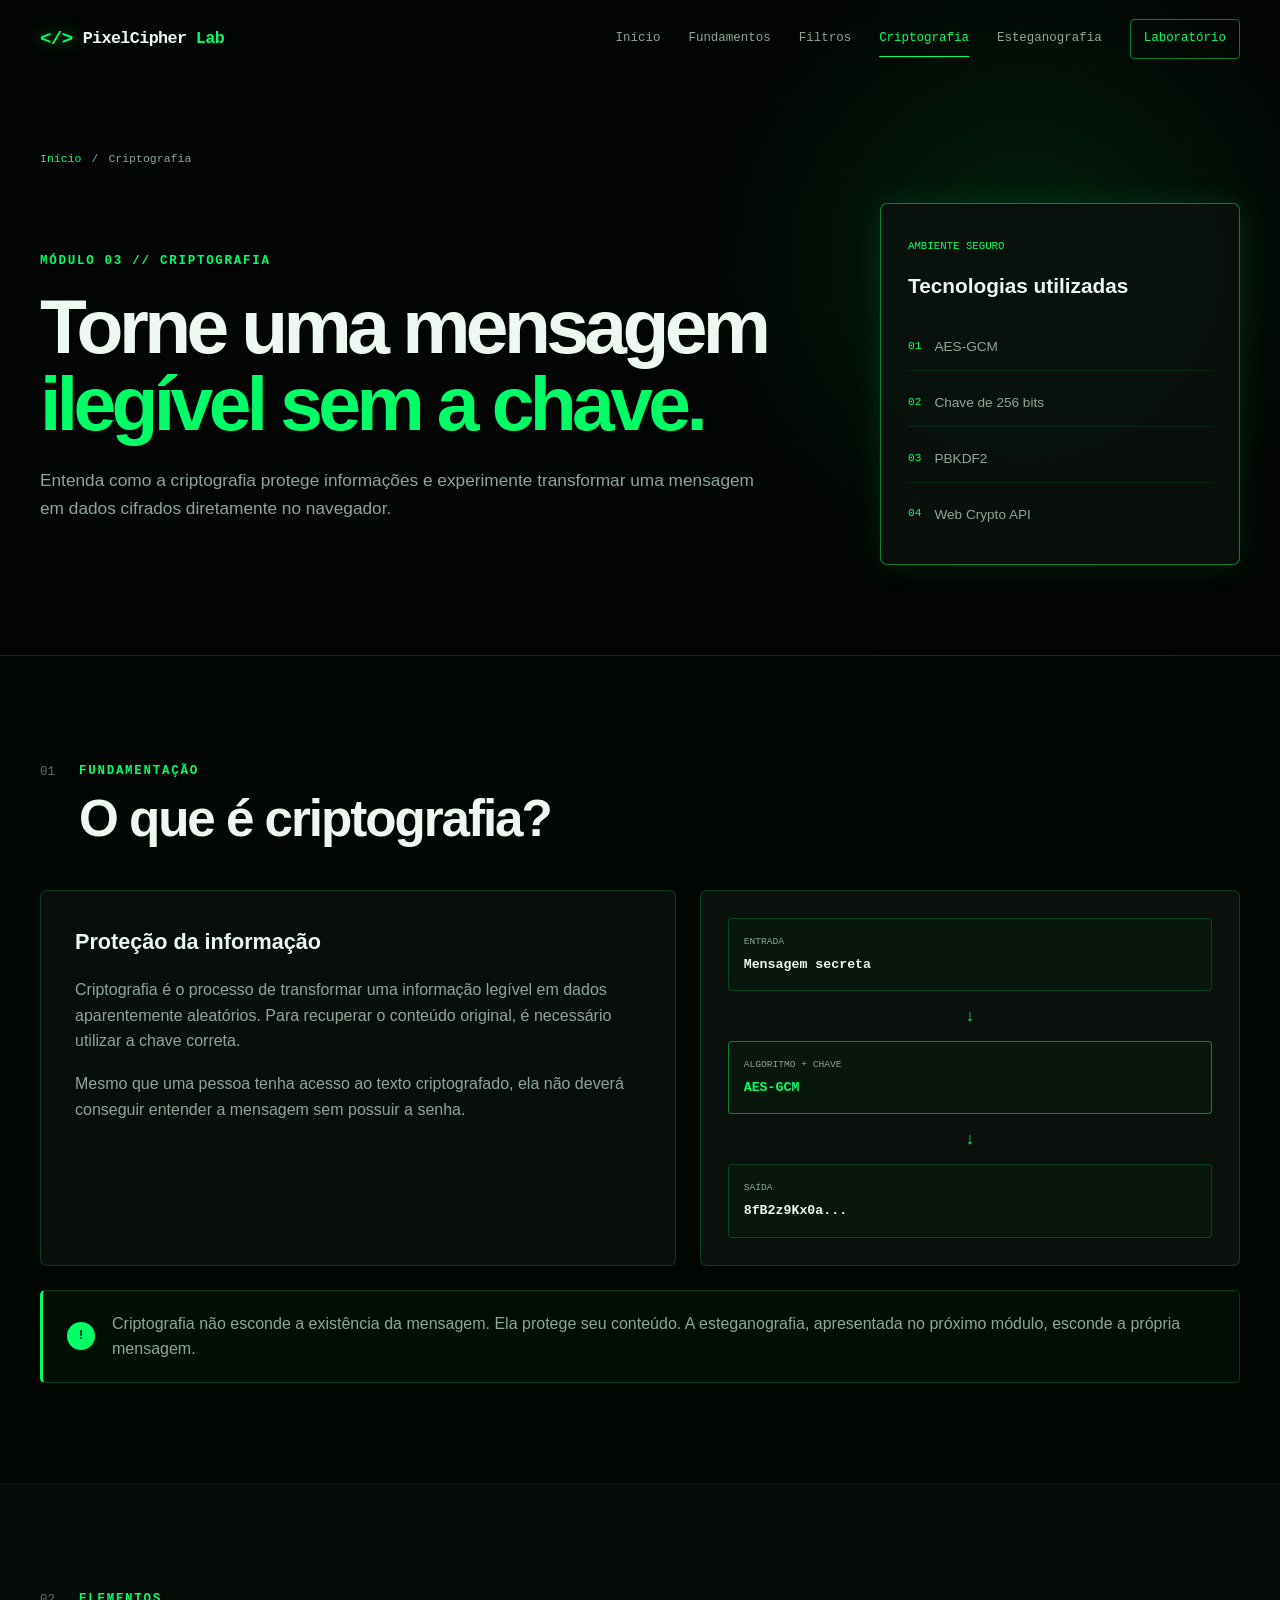
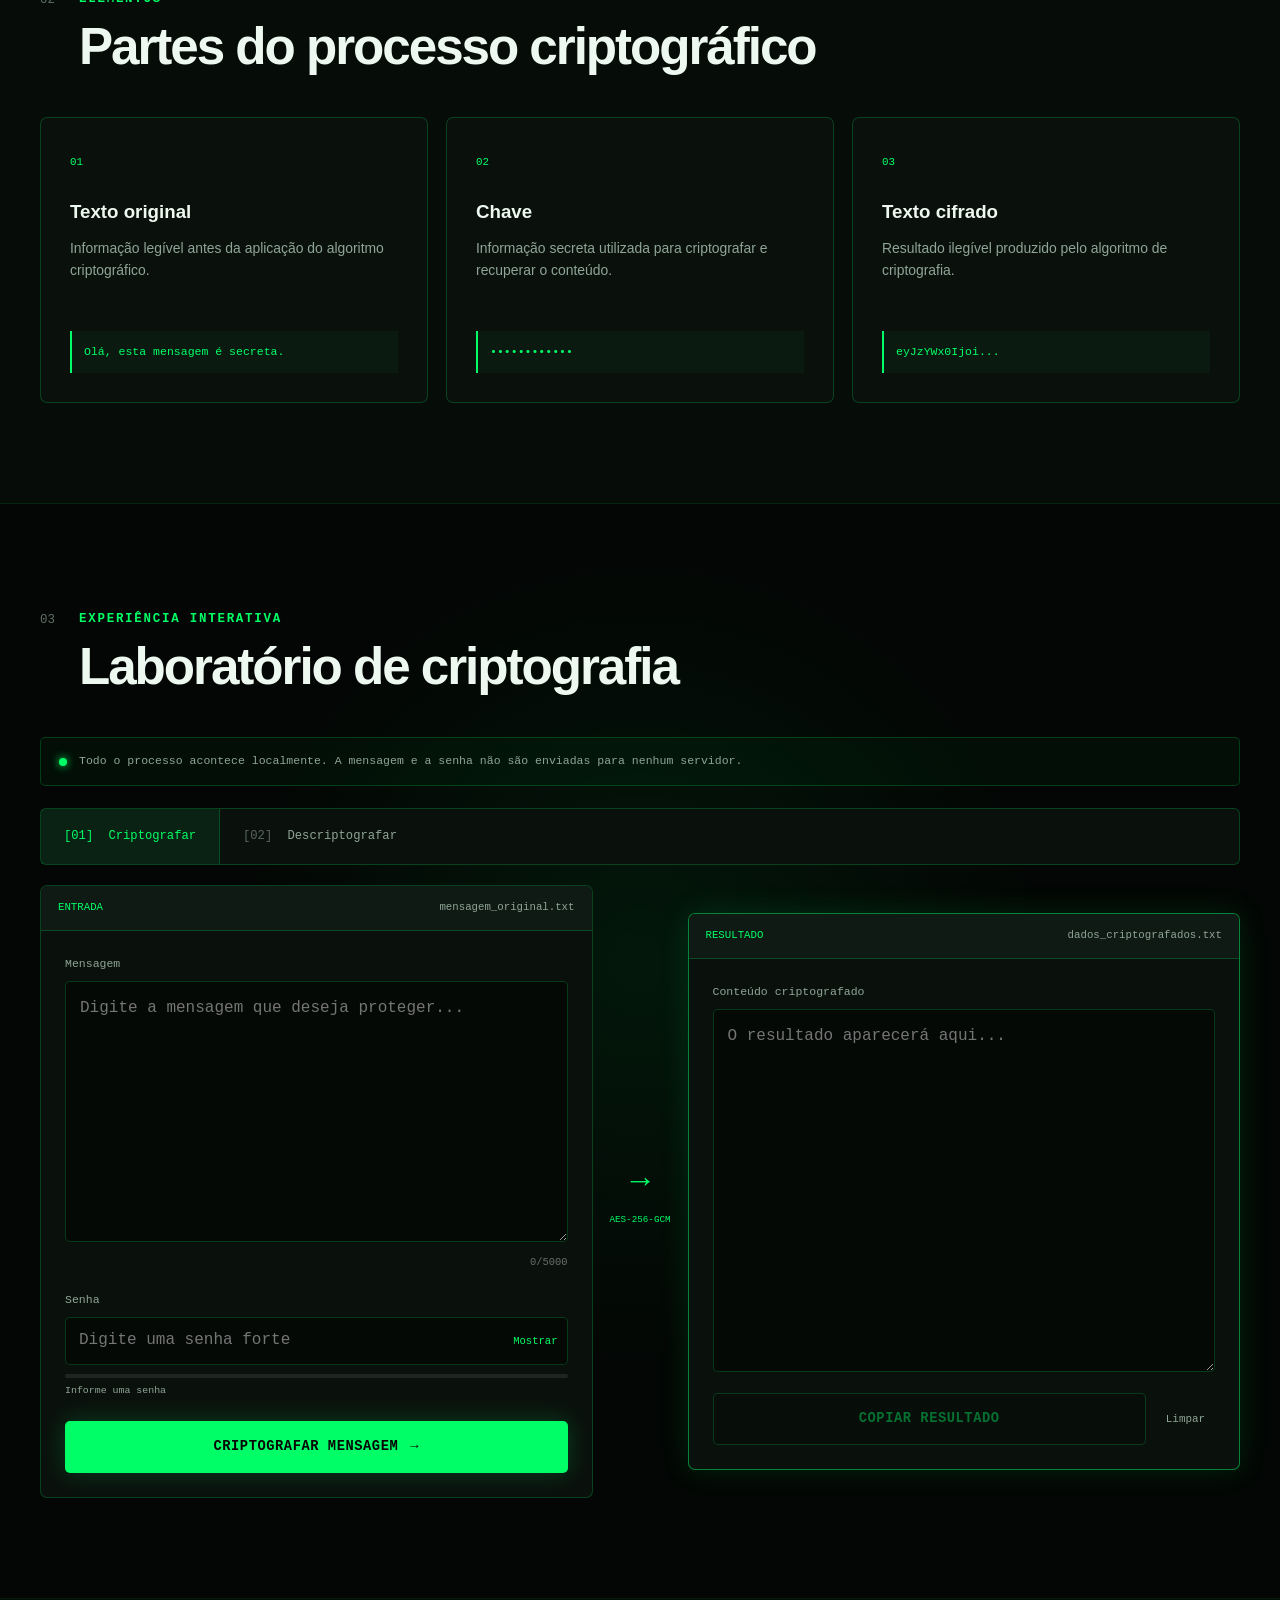
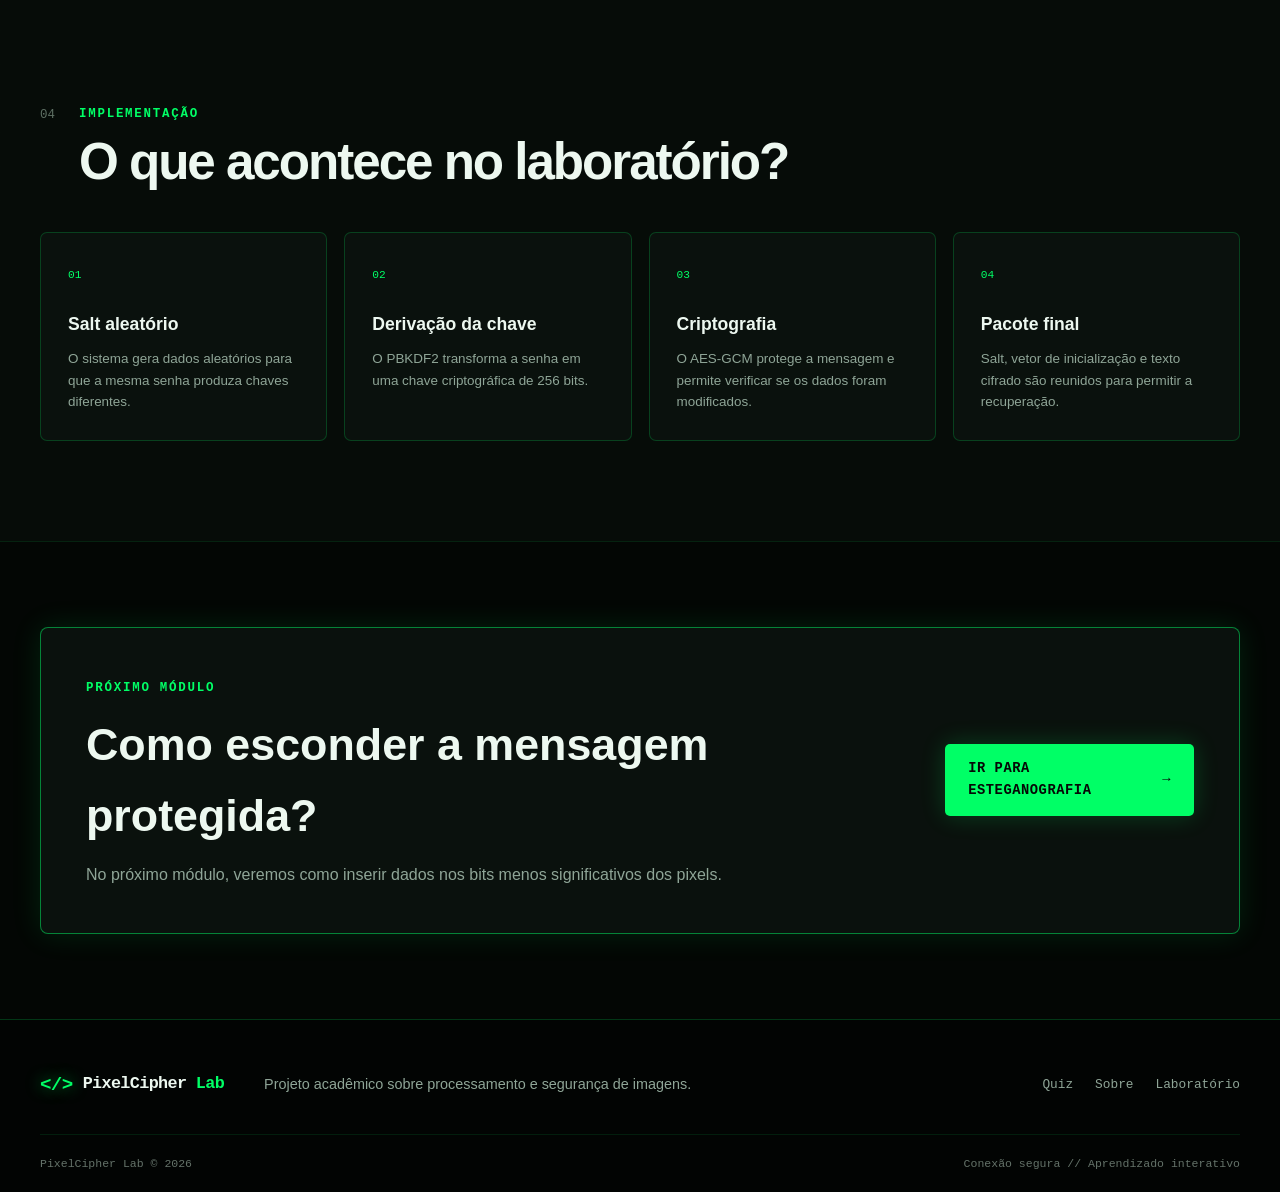
==== pages/criptografia.html @ 2c853924 "adiciona a pagina criptografia" ====
<!DOCTYPE html>
<html lang="pt-BR">
<head>
    <meta charset="UTF-8">

    <meta
        name="viewport"
        content="width=device-width, initial-scale=1.0"
    >

    <meta
        name="description"
        content="Aprenda criptografia e proteja mensagens diretamente no navegador com o PixelCipher Lab."
    >

    <title>Criptografia | PixelCipher Lab</title>

    <link
        rel="icon"
        type="image/png"
        href="../assets/icons/favicon.png"
    >

    <link rel="stylesheet" href="../css/global.css">
    <link rel="stylesheet" href="../css/conteudo.css">
    <link rel="stylesheet" href="../css/criptografia.css">

    <script src="../js/main.js" defer></script>
    <script src="../js/criptografia.js" defer></script>
</head>

<body>
    <header class="header scrolled">
        <div class="container header-content">
            <a href="../index.html" class="logo">
                <span class="logo-symbol">&lt;/&gt;</span>

                <span class="logo-text">
                    PixelCipher
                    <strong>Lab</strong>
                </span>
            </a>

            <button
                class="menu-button"
                id="menu-button"
                type="button"
                aria-label="Abrir menu"
                aria-expanded="false"
                aria-controls="navigation"
            >
                <span></span>
                <span></span>
                <span></span>
            </button>

            <nav class="navigation" id="navigation">
                <a href="../index.html" class="nav-link">Início</a>

                <a href="fundamentos.html" class="nav-link">
                    Fundamentos
                </a>

                <a href="filtros.html" class="nav-link">
                    Filtros
                </a>

                <a href="criptografia.html" class="nav-link active">
                    Criptografia
                </a>

                <a href="esteganografia.html" class="nav-link">
                    Esteganografia
                </a>

                <a href="laboratorio.html" class="nav-link nav-highlight">
                    Laboratório
                </a>
            </nav>
        </div>
    </header>

    <main>
        <!-- Apresentação -->
        <section class="content-hero crypto-hero">
            <div class="container">
                <div class="breadcrumb">
                    <a href="../index.html">Início</a>
                    <span>/</span>
                    <span>Criptografia</span>
                </div>

                <div class="content-hero-grid">
                    <div>
                        <span class="section-code">
                            MÓDULO 03 // CRIPTOGRAFIA
                        </span>

                        <h1>
                            Torne uma mensagem
                            <span>ilegível sem a chave.</span>
                        </h1>

                        <p>
                            Entenda como a criptografia protege informações e
                            experimente transformar uma mensagem em dados
                            cifrados diretamente no navegador.
                        </p>
                    </div>

                    <aside class="module-summary">
                        <span class="summary-status">
                            AMBIENTE SEGURO
                        </span>

                        <h2>Tecnologias utilizadas</h2>

                        <ul>
                            <li>
                                <span>01</span>
                                AES-GCM
                            </li>

                            <li>
                                <span>02</span>
                                Chave de 256 bits
                            </li>

                            <li>
                                <span>03</span>
                                PBKDF2
                            </li>

                            <li>
                                <span>04</span>
                                Web Crypto API
                            </li>
                        </ul>
                    </aside>
                </div>
            </div>
        </section>

        <!-- Fundamentação -->
        <section class="content-section">
            <div class="container">
                <div class="chapter-heading">
                    <span class="chapter-number">01</span>

                    <div>
                        <span class="section-code">FUNDAMENTAÇÃO</span>
                        <h2>O que é criptografia?</h2>
                    </div>
                </div>

                <div class="text-grid">
                    <article class="text-card">
                        <h3>Proteção da informação</h3>

                        <p>
                            Criptografia é o processo de transformar uma
                            informação legível em dados aparentemente
                            aleatórios. Para recuperar o conteúdo original,
                            é necessário utilizar a chave correta.
                        </p>

                        <p>
                            Mesmo que uma pessoa tenha acesso ao texto
                            criptografado, ela não deverá conseguir entender
                            a mensagem sem possuir a senha.
                        </p>
                    </article>

                    <article class="crypto-flow-card">
                        <div class="flow-item">
                            <span>ENTRADA</span>
                            <strong>Mensagem secreta</strong>
                        </div>

                        <span class="flow-arrow">↓</span>

                        <div class="flow-item highlighted">
                            <span>ALGORITMO + CHAVE</span>
                            <strong>AES-GCM</strong>
                        </div>

                        <span class="flow-arrow">↓</span>

                        <div class="flow-item">
                            <span>SAÍDA</span>
                            <strong>8fB2z9Kx0a...</strong>
                        </div>
                    </article>
                </div>

                <div class="information-box">
                    <span class="information-icon">!</span>

                    <p>
                        Criptografia não esconde a existência da mensagem.
                        Ela protege seu conteúdo. A esteganografia, apresentada
                        no próximo módulo, esconde a própria mensagem.
                    </p>
                </div>
            </div>
        </section>

        <!-- Conceitos -->
        <section class="content-section alternate-section">
            <div class="container">
                <div class="chapter-heading">
                    <span class="chapter-number">02</span>

                    <div>
                        <span class="section-code">ELEMENTOS</span>
                        <h2>Partes do processo criptográfico</h2>
                    </div>
                </div>

                <div class="concept-grid">
                    <article class="concept-card">
                        <span class="concept-number">01</span>
                        <h3>Texto original</h3>

                        <p>
                            Informação legível antes da aplicação do
                            algoritmo criptográfico.
                        </p>

                        <code>Olá, esta mensagem é secreta.</code>
                    </article>

                    <article class="concept-card">
                        <span class="concept-number">02</span>
                        <h3>Chave</h3>

                        <p>
                            Informação secreta utilizada para criptografar e
                            recuperar o conteúdo.
                        </p>

                        <code>••••••••••••</code>
                    </article>

                    <article class="concept-card">
                        <span class="concept-number">03</span>
                        <h3>Texto cifrado</h3>

                        <p>
                            Resultado ilegível produzido pelo algoritmo de
                            criptografia.
                        </p>

                        <code>eyJzYWx0Ijoi...</code>
                    </article>
                </div>
            </div>
        </section>

        <!-- Laboratório -->
        <section class="content-section crypto-laboratory-section">
            <div class="container">
                <div class="chapter-heading">
                    <span class="chapter-number">03</span>

                    <div>
                        <span class="section-code">
                            EXPERIÊNCIA INTERATIVA
                        </span>

                        <h2>Laboratório de criptografia</h2>
                    </div>
                </div>

                <div class="privacy-notice">
                    <span class="privacy-status"></span>

                    <p>
                        Todo o processo acontece localmente. A mensagem e a
                        senha não são enviadas para nenhum servidor.
                    </p>
                </div>

                <div class="crypto-tabs">
                    <button
                        type="button"
                        class="crypto-tab active"
                        data-tab="encrypt"
                    >
                        <span>[01]</span>
                        Criptografar
                    </button>

                    <button
                        type="button"
                        class="crypto-tab"
                        data-tab="decrypt"
                    >
                        <span>[02]</span>
                        Descriptografar
                    </button>
                </div>

                <!-- Criptografar -->
                <section class="crypto-tool" id="encrypt-panel">
                    <div class="tool-column">
                        <div class="tool-header">
                            <span>ENTRADA</span>
                            <span>mensagem_original.txt</span>
                        </div>

                        <div class="tool-body">
                            <label for="encrypt-message">
                                Mensagem
                            </label>

                            <textarea
                                id="encrypt-message"
                                rows="9"
                                maxlength="5000"
                                placeholder="Digite a mensagem que deseja proteger..."
                            ></textarea>

                            <div class="character-counter">
                                <span id="encrypt-counter">0</span>/5000
                            </div>

                            <label for="encrypt-password">
                                Senha
                            </label>

                            <div class="password-field">
                                <input
                                    type="password"
                                    id="encrypt-password"
                                    autocomplete="new-password"
                                    placeholder="Digite uma senha forte"
                                >

                                <button
                                    type="button"
                                    class="show-password"
                                    data-target="encrypt-password"
                                >
                                    Mostrar
                                </button>
                            </div>

                            <div class="password-strength">
                                <div class="strength-bar">
                                    <span id="strength-progress"></span>
                                </div>

                                <span id="strength-text">
                                    Informe uma senha
                                </span>
                            </div>

                            <button
                                type="button"
                                class="button button-primary main-tool-button"
                                id="encrypt-button"
                            >
                                Criptografar mensagem
                                <span>→</span>
                            </button>
                        </div>
                    </div>

                    <div class="tool-operation">
                        <span class="operation-icon">→</span>
                        <small>AES-256-GCM</small>
                    </div>

                    <div class="tool-column output-column">
                        <div class="tool-header">
                            <span>RESULTADO</span>
                            <span>dados_criptografados.txt</span>
                        </div>

                        <div class="tool-body">
                            <label for="encrypted-output">
                                Conteúdo criptografado
                            </label>

                            <textarea
                                id="encrypted-output"
                                rows="13"
                                readonly
                                placeholder="O resultado aparecerá aqui..."
                            ></textarea>

                            <div class="output-actions">
                                <button
                                    type="button"
                                    class="button button-secondary"
                                    id="copy-encrypted-button"
                                    disabled
                                >
                                    Copiar resultado
                                </button>

                                <button
                                    type="button"
                                    class="clear-button"
                                    id="clear-encrypt-button"
                                >
                                    Limpar
                                </button>
                            </div>
                        </div>
                    </div>
                </section>

                <!-- Descriptografar -->
                <section
                    class="crypto-tool hidden"
                    id="decrypt-panel"
                >
                    <div class="tool-column">
                        <div class="tool-header">
                            <span>ENTRADA</span>
                            <span>dados_criptografados.txt</span>
                        </div>

                        <div class="tool-body">
                            <label for="decrypt-message">
                                Conteúdo criptografado
                            </label>

                            <textarea
                                id="decrypt-message"
                                rows="9"
                                placeholder="Cole aqui o conteúdo criptografado..."
                            ></textarea>

                            <label for="decrypt-password">
                                Senha
                            </label>

                            <div class="password-field">
                                <input
                                    type="password"
                                    id="decrypt-password"
                                    autocomplete="current-password"
                                    placeholder="Digite a senha utilizada"
                                >

                                <button
                                    type="button"
                                    class="show-password"
                                    data-target="decrypt-password"
                                >
                                    Mostrar
                                </button>
                            </div>

                            <button
                                type="button"
                                class="button button-primary main-tool-button"
                                id="decrypt-button"
                            >
                                Descriptografar
                                <span>→</span>
                            </button>
                        </div>
                    </div>

                    <div class="tool-operation">
                        <span class="operation-icon">→</span>
                        <small>CHAVE CORRETA</small>
                    </div>

                    <div class="tool-column output-column">
                        <div class="tool-header">
                            <span>RESULTADO</span>
                            <span>mensagem_recuperada.txt</span>
                        </div>

                        <div class="tool-body">
                            <label for="decrypted-output">
                                Mensagem recuperada
                            </label>

                            <textarea
                                id="decrypted-output"
                                rows="13"
                                readonly
                                placeholder="A mensagem aparecerá aqui..."
                            ></textarea>

                            <div class="output-actions">
                                <button
                                    type="button"
                                    class="button button-secondary"
                                    id="copy-decrypted-button"
                                    disabled
                                >
                                    Copiar mensagem
                                </button>

                                <button
                                    type="button"
                                    class="clear-button"
                                    id="clear-decrypt-button"
                                >
                                    Limpar
                                </button>
                            </div>
                        </div>
                    </div>
                </section>

                <div
                    class="crypto-status hidden"
                    id="crypto-status"
                    role="status"
                ></div>
            </div>
        </section>

        <!-- AES -->
        <section class="content-section alternate-section">
            <div class="container">
                <div class="chapter-heading">
                    <span class="chapter-number">04</span>

                    <div>
                        <span class="section-code">
                            IMPLEMENTAÇÃO
                        </span>

                        <h2>O que acontece no laboratório?</h2>
                    </div>
                </div>

                <div class="implementation-grid">
                    <article>
                        <span>01</span>
                        <h3>Salt aleatório</h3>

                        <p>
                            O sistema gera dados aleatórios para que a mesma
                            senha produza chaves diferentes.
                        </p>
                    </article>

                    <article>
                        <span>02</span>
                        <h3>Derivação da chave</h3>

                        <p>
                            O PBKDF2 transforma a senha em uma chave
                            criptográfica de 256 bits.
                        </p>
                    </article>

                    <article>
                        <span>03</span>
                        <h3>Criptografia</h3>

                        <p>
                            O AES-GCM protege a mensagem e permite verificar
                            se os dados foram modificados.
                        </p>
                    </article>

                    <article>
                        <span>04</span>
                        <h3>Pacote final</h3>

                        <p>
                            Salt, vetor de inicialização e texto cifrado são
                            reunidos para permitir a recuperação.
                        </p>
                    </article>
                </div>
            </div>
        </section>

        <!-- Próximo módulo -->
        <section class="next-module-section">
            <div class="container next-module-card">
                <div>
                    <span class="section-code">PRÓXIMO MÓDULO</span>

                    <h2>Como esconder a mensagem protegida?</h2>

                    <p>
                        No próximo módulo, veremos como inserir dados nos bits
                        menos significativos dos pixels.
                    </p>
                </div>

                <a href="esteganografia.html" class="button button-primary">
                    Ir para esteganografia
                    <span>→</span>
                </a>
            </div>
        </section>
    </main>

    <footer class="footer">
        <div class="container footer-content">
            <a href="../index.html" class="logo footer-logo">
                <span class="logo-symbol">&lt;/&gt;</span>

                <span class="logo-text">
                    PixelCipher
                    <strong>Lab</strong>
                </span>
            </a>

            <p>
                Projeto acadêmico sobre processamento e segurança de imagens.
            </p>

            <nav class="footer-navigation">
                <a href="quiz.html">Quiz</a>
                <a href="sobre.html">Sobre</a>
                <a href="laboratorio.html">Laboratório</a>
            </nav>
        </div>

        <div class="container footer-bottom">
            <span>
                PixelCipher Lab ©
                <span id="current-year"></span>
            </span>

            <span>
                Conexão segura // Aprendizado interativo
            </span>
        </div>
    </footer>
</body>
</html>
---- css/global.css ----
/* ================================
   PIXELCIPHER LAB — ESTILOS GLOBAIS
================================ */

:root {
    --background: #030604;
    --background-soft: #060b08;
    --surface: #0a110d;
    --surface-light: #101a14;

    --primary: #00ff66;
    --primary-light: #75ffad;
    --primary-dark: #00b849;

    --text: #edf8f0;
    --text-muted: #8fa597;
    --text-dark: #050806;

    --border: rgba(0, 255, 102, 0.2);
    --border-strong: rgba(0, 255, 102, 0.48);

    --danger: #ff4057;
    --warning: #ffc94a;

    --shadow-green: 0 0 30px rgba(0, 255, 102, 0.12);
    --container: 1200px;

    --font-text:
        Inter, Arial, Helvetica, sans-serif;

    --font-code:
        "Cascadia Code", "Fira Code", Consolas, monospace;
}

* {
    margin: 0;
    padding: 0;
    box-sizing: border-box;
}

html {
    scroll-behavior: smooth;
}

body {
    min-height: 100vh;
    overflow-x: hidden;
    color: var(--text);
    background: var(--background);
    font-family: var(--font-text);
    line-height: 1.6;
}

body.menu-open {
    overflow: hidden;
}

a {
    color: inherit;
    text-decoration: none;
}

button,
input,
textarea,
select {
    font: inherit;
}

button,
a {
    -webkit-tap-highlight-color: transparent;
}

img,
canvas {
    max-width: 100%;
}

ul {
    list-style: none;
}

::selection {
    color: var(--text-dark);
    background: var(--primary);
}

.container {
    width: min(100% - 40px, var(--container));
    margin-inline: auto;
}

.section {
    position: relative;
    padding: 110px 0;
}

.section-heading {
    max-width: 720px;
    margin-bottom: 50px;
}

.section-heading h2,
.comparison-text h2,
.final-card h2 {
    margin: 14px 0 18px;
    font-size: clamp(2rem, 4vw, 3.4rem);
    line-height: 1.12;
    letter-spacing: -0.04em;
}

.section-heading p,
.comparison-text p,
.final-card p {
    color: var(--text-muted);
    font-size: 1.05rem;
}

.section-code {
    color: var(--primary);
    font-family: var(--font-code);
    font-size: 0.78rem;
    font-weight: 700;
    letter-spacing: 0.14em;
}

.button {
    min-height: 52px;
    padding: 13px 22px;
    display: inline-flex;
    align-items: center;
    justify-content: center;
    gap: 12px;
    border: 1px solid transparent;
    border-radius: 5px;
    font-family: var(--font-code);
    font-size: 0.86rem;
    font-weight: 700;
    letter-spacing: 0.04em;
    text-transform: uppercase;
    transition:
        transform 180ms ease,
        background 180ms ease,
        border-color 180ms ease,
        box-shadow 180ms ease;
}

.button:hover {
    transform: translateY(-2px);
}

.button-primary {
    color: var(--text-dark);
    background: var(--primary);
    box-shadow: 0 0 24px rgba(0, 255, 102, 0.2);
}

.button-primary:hover {
    background: var(--primary-light);
    box-shadow: 0 0 35px rgba(0, 255, 102, 0.35);
}

.button-secondary {
    color: var(--primary);
    border-color: var(--border-strong);
    background: rgba(3, 6, 4, 0.72);
}

.button-secondary:hover {
    border-color: var(--primary);
    background: rgba(0, 255, 102, 0.08);
}

/* Cabeçalho */

.header {
    position: fixed;
    z-index: 100;
    top: 0;
    left: 0;
    width: 100%;
    border-bottom: 1px solid transparent;
    transition:
        background 200ms ease,
        border-color 200ms ease,
        backdrop-filter 200ms ease;
}

.header.scrolled {
    border-color: var(--border);
    background: rgba(3, 6, 4, 0.88);
    backdrop-filter: blur(18px);
}

.header-content {
    min-height: 78px;
    display: flex;
    align-items: center;
    justify-content: space-between;
}

.logo {
    display: inline-flex;
    align-items: center;
    gap: 10px;
    font-family: var(--font-code);
    font-weight: 700;
    letter-spacing: -0.04em;
}

.logo-symbol {
    color: var(--primary);
    font-size: 1.2rem;
    text-shadow: 0 0 15px rgba(0, 255, 102, 0.65);
}

.logo-text {
    font-size: 1.05rem;
}

.logo-text strong {
    color: var(--primary);
}

.navigation {
    display: flex;
    align-items: center;
    gap: 28px;
}

.nav-link {
    position: relative;
    color: var(--text-muted);
    font-family: var(--font-code);
    font-size: 0.78rem;
    transition: color 180ms ease;
}

.nav-link::after {
    content: "";
    position: absolute;
    right: 0;
    bottom: -8px;
    left: 0;
    height: 1px;
    background: var(--primary);
    transform: scaleX(0);
    transition: transform 180ms ease;
}

.nav-link:hover,
.nav-link.active {
    color: var(--primary);
}

.nav-link:hover::after,
.nav-link.active::after {
    transform: scaleX(1);
}

.nav-highlight {
    padding: 9px 13px;
    color: var(--primary);
    border: 1px solid var(--border-strong);
    border-radius: 4px;
}

.nav-highlight::after {
    display: none;
}

.nav-highlight:hover {
    background: rgba(0, 255, 102, 0.08);
}

.menu-button {
    width: 44px;
    height: 44px;
    padding: 10px;
    display: none;
    flex-direction: column;
    justify-content: center;
    gap: 5px;
    border: 1px solid var(--border);
    border-radius: 4px;
    background: var(--surface);
    cursor: pointer;
}

.menu-button span {
    width: 100%;
    height: 2px;
    background: var(--primary);
    transition:
        transform 180ms ease,
        opacity 180ms ease;
}

/* Rodapé */

.footer {
    position: relative;
    border-top: 1px solid var(--border);
    background: #020403;
}

.footer-content {
    padding: 50px 0 34px;
    display: grid;
    grid-template-columns: auto 1fr auto;
    align-items: center;
    gap: 40px;
}

.footer-content p {
    color: var(--text-muted);
    font-size: 0.9rem;
}

.footer-navigation {
    display: flex;
    gap: 22px;
}

.footer-navigation a {
    color: var(--text-muted);
    font-family: var(--font-code);
    font-size: 0.8rem;
    transition: color 180ms ease;
}

.footer-navigation a:hover {
    color: var(--primary);
}

.footer-bottom {
    padding: 20px 0;
    display: flex;
    justify-content: space-between;
    gap: 20px;
    color: #647269;
    border-top: 1px solid rgba(0, 255, 102, 0.1);
    font-family: var(--font-code);
    font-size: 0.72rem;
}

/* Responsividade global */

@media (max-width: 960px) {
    .navigation {
        position: fixed;
        top: 78px;
        right: 0;
        bottom: 0;
        width: min(82%, 360px);
        padding: 35px;
        flex-direction: column;
        align-items: stretch;
        gap: 8px;
        border-left: 1px solid var(--border);
        background: rgba(3, 6, 4, 0.98);
        transform: translateX(105%);
        transition: transform 220ms ease;
    }

    .navigation.open {
        transform: translateX(0);
    }

    .nav-link {
        padding: 14px;
        border-bottom: 1px solid rgba(0, 255, 102, 0.1);
    }

    .nav-link::after {
        display: none;
    }

    .nav-highlight {
        margin-top: 12px;
        text-align: center;
        border: 1px solid var(--border-strong);
    }

    .menu-button {
        display: flex;
    }

    .menu-button.active span:nth-child(1) {
        transform: translateY(7px) rotate(45deg);
    }

    .menu-button.active span:nth-child(2) {
        opacity: 0;
    }

    .menu-button.active span:nth-child(3) {
        transform: translateY(-7px) rotate(-45deg);
    }

    .footer-content {
        grid-template-columns: 1fr;
        gap: 22px;
    }
}

@media (max-width: 640px) {
    .container {
        width: min(100% - 28px, var(--container));
    }

    .section {
        padding: 80px 0;
    }

    .footer-navigation {
        flex-wrap: wrap;
    }

    .footer-bottom {
        flex-direction: column;
    }
}

@media (prefers-reduced-motion: reduce) {
    html {
        scroll-behavior: auto;
    }

    *,
    *::before,
    *::after {
        animation-duration: 0.01ms !important;
        animation-iteration-count: 1 !important;
        transition-duration: 0.01ms !important;
    }
}
---- css/conteudo.css ----
/* ==================================
   PÁGINAS DE CONTEÚDO EDUCACIONAL
================================== */

body {
    background:
        linear-gradient(
            rgba(0, 255, 102, 0.025) 1px,
            transparent 1px
        ),
        linear-gradient(
            90deg,
            rgba(0, 255, 102, 0.025) 1px,
            transparent 1px
        ),
        var(--background);

    background-size: 34px 34px;
}

.logo-image {
    width: 42px;
    height: 42px;
    border-radius: 6px;
    object-fit: cover;
    filter: drop-shadow(0 0 8px rgba(0, 255, 102, 0.35));
}

.content-hero {
    padding: 150px 0 90px;
    border-bottom: 1px solid var(--border);
    background:
        radial-gradient(
            circle at 78% 40%,
            rgba(0, 255, 102, 0.1),
            transparent 27%
        ),
        rgba(3, 6, 4, 0.88);
}

.breadcrumb {
    margin-bottom: 35px;
    display: flex;
    gap: 10px;
    color: var(--text-muted);
    font-family: var(--font-code);
    font-size: 0.72rem;
}

.breadcrumb a {
    color: var(--primary);
}

.content-hero-grid {
    display: grid;
    grid-template-columns: 1fr 360px;
    gap: 70px;
    align-items: center;
}

.content-hero h1 {
    max-width: 820px;
    margin: 16px 0 25px;
    font-size: clamp(2.8rem, 6vw, 5.5rem);
    line-height: 1;
    letter-spacing: -0.06em;
}

.content-hero h1 span {
    display: block;
    color: var(--primary);
}

.content-hero p {
    max-width: 720px;
    color: var(--text-muted);
    font-size: 1.08rem;
}

.module-summary {
    padding: 27px;
    border: 1px solid var(--border-strong);
    border-radius: 7px;
    background: rgba(10, 17, 13, 0.94);
    box-shadow: var(--shadow-green);
}

.summary-status {
    color: var(--primary);
    font-family: var(--font-code);
    font-size: 0.67rem;
}

.module-summary h2 {
    margin: 12px 0 22px;
    font-size: 1.3rem;
}

.module-summary ul {
    display: grid;
    gap: 9px;
}

.module-summary li {
    padding: 12px 0;
    display: flex;
    align-items: center;
    gap: 13px;
    color: var(--text-muted);
    border-bottom: 1px solid rgba(0, 255, 102, 0.1);
    font-size: 0.85rem;
}

.module-summary li:last-child {
    border-bottom: 0;
}

.module-summary li span {
    color: var(--primary);
    font-family: var(--font-code);
    font-size: 0.7rem;
}

/* Seções */

.content-section {
    padding: 100px 0;
    border-bottom: 1px solid rgba(0, 255, 102, 0.09);
    background: rgba(3, 6, 4, 0.9);
}

.alternate-section {
    background: rgba(7, 13, 9, 0.96);
}

.chapter-heading {
    margin-bottom: 42px;
    display: flex;
    align-items: flex-start;
    gap: 24px;
}

.chapter-number {
    padding-top: 7px;
    color: #5e7064;
    font-family: var(--font-code);
    font-size: 0.78rem;
}

.chapter-heading h2 {
    margin-top: 8px;
    font-size: clamp(2rem, 4vw, 3.3rem);
    line-height: 1.12;
    letter-spacing: -0.04em;
}

.chapter-introduction {
    max-width: 790px;
    margin: -18px 0 42px 44px;
    color: var(--text-muted);
    font-size: 1rem;
}

.text-grid {
    display: grid;
    grid-template-columns: 1fr 0.85fr;
    gap: 24px;
}

.text-card,
.terminal-explanation,
.resolution-example,
.resolution-description,
.rgb-card,
.comparison-card,
.format-card {
    border: 1px solid var(--border);
    border-radius: 7px;
    background: rgba(10, 17, 13, 0.88);
}

.text-card {
    padding: 34px;
}

.text-card h3 {
    margin-bottom: 18px;
    font-size: 1.35rem;
}

.text-card p {
    color: var(--text-muted);
}

.text-card p + p {
    margin-top: 17px;
}

.mini-terminal-header,
.panel-header {
    min-height: 43px;
    padding: 0 17px;
    display: flex;
    align-items: center;
    justify-content: space-between;
    color: var(--text-muted);
    border-bottom: 1px solid var(--border);
    background: var(--surface-light);
    font-family: var(--font-code);
    font-size: 0.7rem;
}

.mini-terminal-body {
    padding: 28px;
    font-family: var(--font-code);
    font-size: 0.82rem;
    line-height: 2;
}

.mini-terminal-body span,
.terminal-success {
    color: var(--primary);
}

.information-box {
    margin-top: 24px;
    padding: 20px 24px;
    display: flex;
    align-items: center;
    gap: 17px;
    color: var(--text-muted);
    border: 1px solid var(--border);
    border-left: 3px solid var(--primary);
    border-radius: 5px;
    background: rgba(0, 255, 102, 0.035);
}

.information-icon {
    width: 28px;
    height: 28px;
    flex: 0 0 28px;
    display: grid;
    place-items: center;
    color: var(--background);
    border-radius: 50%;
    background: var(--primary);
    font-family: var(--font-code);
    font-size: 0.75rem;
    font-weight: 800;
}

.information-box strong {
    color: var(--primary);
}

/* Resolução */

.resolution-layout {
    display: grid;
    grid-template-columns: 1.15fr 0.85fr;
    gap: 24px;
}

.resolution-example,
.resolution-description {
    padding: 34px;
}

.pixel-grid-demo {
    max-width: 330px;
    margin: 0 auto 35px;
    display: grid;
    grid-template-columns: repeat(3, 1fr);
    gap: 5px;
}

.pixel-grid-demo span {
    aspect-ratio: 1;
    border: 1px solid var(--border-strong);
    background: rgba(0, 255, 102, 0.08);
}

.pixel-grid-demo span:nth-child(2),
.pixel-grid-demo span:nth-child(4),
.pixel-grid-demo span:nth-child(9) {
    background: rgba(0, 255, 102, 0.7);
    box-shadow: 0 0 18px rgba(0, 255, 102, 0.2);
}

.resolution-formula {
    display: flex;
    flex-wrap: wrap;
    justify-content: center;
    gap: 13px;
    color: var(--text);
    font-family: var(--font-code);
}

.resolution-formula strong {
    color: var(--primary);
}

.formula-result {
    color: var(--primary);
}

.resolution-description {
    display: flex;
    flex-direction: column;
    justify-content: center;
    gap: 17px;
}

.resolution-description p {
    color: var(--text-muted);
}

.resolution-description strong {
    color: var(--primary);
}

/* RGB */

.rgb-grid {
    display: grid;
    grid-template-columns: repeat(3, 1fr);
    gap: 18px;
}

.rgb-card {
    padding: 30px;
    transition:
        transform 180ms ease,
        border-color 180ms ease;
}

.rgb-card:hover {
    transform: translateY(-5px);
}

.rgb-letter {
    display: block;
    font-family: var(--font-code);
    font-size: 3rem;
    font-weight: 800;
}

.rgb-card h3 {
    margin-top: 18px;
}

.rgb-card p {
    color: var(--text-muted);
}

.rgb-card code {
    display: inline-block;
    margin-top: 17px;
    font-family: var(--font-code);
    font-size: 0.75rem;
}

.red-channel {
    border-color: rgba(255, 70, 70, 0.35);
}

.red-channel .rgb-letter,
.red-channel code {
    color: #ff4646;
}

.green-channel {
    border-color: var(--border-strong);
}

.green-channel .rgb-letter,
.green-channel code {
    color: var(--primary);
}

.blue-channel {
    border-color: rgba(60, 130, 255, 0.4);
}

.blue-channel .rgb-letter,
.blue-channel code {
    color: #3c82ff;
}

.color-examples {
    margin-top: 25px;
    display: grid;
    grid-template-columns: repeat(3, 1fr);
    gap: 15px;
}

.color-examples > div {
    padding: 18px;
    display: grid;
    grid-template-columns: 42px 1fr;
    align-items: center;
    column-gap: 14px;
    border: 1px solid var(--border);
    border-radius: 5px;
    background: rgba(10, 17, 13, 0.75);
}

.color-sample {
    width: 42px;
    height: 42px;
    grid-row: span 2;
    border: 1px solid rgba(255, 255, 255, 0.18);
    border-radius: 4px;
}

.black-sample {
    background: #000;
}

.white-sample {
    background: #fff;
}

.green-sample {
    background: #00ff66;
}

.color-examples code {
    font-family: var(--font-code);
    font-size: 0.72rem;
}

.color-examples p {
    color: var(--text-muted);
    font-size: 0.76rem;
}

/* Laboratório de pixels */

.interactive-section {
    background:
        radial-gradient(
            circle at 50% 40%,
            rgba(0, 255, 102, 0.07),
            transparent 45%
        ),
        rgba(3, 6, 4, 0.97);
}

.pixel-laboratory {
    display: grid;
    grid-template-columns: minmax(0, 1.35fr) minmax(290px, 0.65fr);
    gap: 20px;
}

.canvas-panel,
.pixel-information-panel {
    overflow: hidden;
    border: 1px solid var(--border-strong);
    border-radius: 7px;
    background: var(--surface);
    box-shadow: var(--shadow-green);
}

.canvas-container {
    position: relative;
    width: fit-content;
    max-width: calc(100% - 40px);
    margin: 28px auto 15px;
    overflow: hidden;
    border: 1px solid var(--border);
    border-radius: 5px;
}

#pixel-canvas {
    width: 100%;
    display: block;
    cursor: crosshair;
    image-rendering: pixelated;
}

.pixel-cursor {
    position: absolute;
    width: 12px;
    height: 12px;
    display: none;
    pointer-events: none;
    border: 2px solid white;
    box-shadow:
        0 0 0 1px black,
        0 0 10px rgba(0, 255, 102, 0.8);
    transform: translate(-50%, -50%);
}

.canvas-instruction {
    padding: 0 20px 22px;
    color: var(--text-muted);
    font-family: var(--font-code);
    font-size: 0.7rem;
    text-align: center;
}

.live-indicator {
    color: var(--primary);
}

.live-indicator::before {
    content: "";
    width: 6px;
    height: 6px;
    margin-right: 6px;
    display: inline-block;
    border-radius: 50%;
    background: var(--primary);
    box-shadow: 0 0 8px var(--primary);
}

.selected-color {
    padding: 25px;
    display: flex;
    align-items: center;
    gap: 17px;
    border-bottom: 1px solid var(--border);
}

#selected-color-preview {
    width: 58px;
    height: 58px;
    flex: 0 0 58px;
    border: 1px solid rgba(255, 255, 255, 0.2);
    border-radius: 5px;
    background: #000;
}

.selected-color small {
    display: block;
    color: var(--text-muted);
    font-family: var(--font-code);
    font-size: 0.62rem;
}

.selected-color strong {
    color: var(--primary);
    font-family: var(--font-code);
    font-size: 1.1rem;
}

.pixel-data {
    padding: 18px 25px;
}

.pixel-data div {
    padding: 9px 0;
    display: flex;
    justify-content: space-between;
    border-bottom: 1px solid rgba(0, 255, 102, 0.08);
}

.pixel-data dt {
    color: var(--text-muted);
    font-size: 0.8rem;
}

.pixel-data dd {
    font-family: var(--font-code);
    font-size: 0.8rem;
}

.red-data dd {
    color: #ff5252;
}

.green-data dd {
    color: var(--primary);
}

.blue-data dd {
    color: #4b8cff;
}

.binary-data {
    padding: 20px 25px 25px;
    display: grid;
    gap: 7px;
}

.binary-data span {
    margin-bottom: 4px;
    color: var(--text-muted);
    font-size: 0.72rem;
}

.binary-data code {
    color: var(--primary);
    font-family: var(--font-code);
    font-size: 0.78rem;
}

/* Binário */

.binary-explanation-grid {
    display: grid;
    grid-template-columns: 0.8fr 1.2fr;
    gap: 24px;
}

.bit-comparison {
    padding: 35px;
    display: grid;
    grid-template-columns: 1fr auto 1fr;
    align-items: center;
    gap: 22px;
    border: 1px solid var(--border-strong);
    border-radius: 7px;
    background: var(--surface);
}

.bit-comparison > div {
    text-align: center;
}

.bit-comparison > div > span {
    display: block;
    margin-bottom: 15px;
    color: var(--text-muted);
    font-family: var(--font-code);
    font-size: 0.65rem;
}

.bit-comparison strong {
    display: block;
    font-family: var(--font-code);
    font-size: clamp(1.1rem, 2.5vw, 1.7rem);
}

.bit-comparison strong span {
    color: var(--primary);
    text-shadow: 0 0 12px var(--primary);
}

.bit-comparison small {
    color: var(--primary);
    font-family: var(--font-code);
}

.change-arrow {
    color: var(--primary);
    font-size: 1.8rem;
}

/* Formatos */

.format-grid {
    display: grid;
    grid-template-columns: repeat(2, 1fr);
    gap: 22px;
}

.format-card {
    position: relative;
    padding: 35px;
}

.format-card.recommended {
    border-color: var(--border-strong);
    box-shadow: var(--shadow-green);
}

.format-status {
    color: var(--primary);
    font-family: var(--font-code);
    font-size: 0.64rem;
}

.format-status.warning {
    color: var(--warning);
}

.format-card h3 {
    margin: 18px 0 12px;
    font-family: var(--font-code);
    font-size: 2.2rem;
}

.format-card p {
    color: var(--text-muted);
}

.format-card ul {
    margin-top: 24px;
    display: grid;
    gap: 10px;
}

.format-card li {
    color: #b0c0b5;
    font-size: 0.85rem;
}

.format-card li::before {
    content: "+";
    margin-right: 9px;
    color: var(--primary);
}

/* Próximo módulo */

.next-module-section {
    padding: 85px 0;
    background: var(--background);
}

.next-module-card {
    padding: 45px;
    display: flex;
    align-items: center;
    justify-content: space-between;
    gap: 40px;
    border: 1px solid var(--border-strong);
    border-radius: 8px;
    background: var(--surface);
    box-shadow: var(--shadow-green);
}

.next-module-card h2 {
    margin: 10px 0;
    font-size: clamp(1.8rem, 4vw, 2.8rem);
}

.next-module-card p {
    max-width: 680px;
    color: var(--text-muted);
}

/* Responsividade */

@media (max-width: 950px) {
    .content-hero-grid,
    .resolution-layout,
    .pixel-laboratory,
    .binary-explanation-grid {
        grid-template-columns: 1fr;
    }

    .content-hero-grid {
        gap: 40px;
    }

    .module-summary {
        max-width: 600px;
    }
}

@media (max-width: 720px) {
    .content-hero {
        padding: 125px 0 70px;
    }

    .content-section {
        padding: 75px 0;
    }

    .text-grid,
    .rgb-grid,
    .color-examples,
    .format-grid {
        grid-template-columns: 1fr;
    }

    .chapter-introduction {
        margin-left: 0;
    }

    .bit-comparison {
        padding: 28px 18px;
        grid-template-columns: 1fr;
    }

    .change-arrow {
        transform: rotate(90deg);
    }

    .next-module-card {
        padding: 30px 23px;
        flex-direction: column;
        align-items: flex-start;
    }

    .next-module-card .button {
        width: 100%;
    }
}
---- css/criptografia.css ----
/* ==========================
   MÓDULO DE CRIPTOGRAFIA
========================== */

.hidden {
    display: none !important;
}

.crypto-hero {
    background:
        radial-gradient(
            circle at 80% 40%,
            rgba(0, 255, 102, 0.11),
            transparent 29%
        ),
        rgba(3, 6, 4, 0.92);
}

/* Fluxo */

.crypto-flow-card {
    padding: 27px;
    display: grid;
    gap: 12px;
    border: 1px solid var(--border);
    border-radius: 7px;
    background: var(--surface);
}

.flow-item {
    padding: 15px;
    border: 1px solid var(--border);
    border-radius: 4px;
    background: rgba(0, 255, 102, 0.025);
}

.flow-item span {
    display: block;
    color: var(--text-muted);
    font-family: var(--font-code);
    font-size: 0.6rem;
}

.flow-item strong {
    display: block;
    margin-top: 5px;
    overflow-wrap: anywhere;
    font-family: var(--font-code);
    font-size: 0.83rem;
}

.flow-item.highlighted {
    border-color: var(--border-strong);
}

.flow-item.highlighted strong,
.flow-arrow {
    color: var(--primary);
}

.flow-arrow {
    text-align: center;
}

/* Conceitos */

.concept-grid {
    display: grid;
    grid-template-columns: repeat(3, 1fr);
    gap: 18px;
}

.concept-card {
    padding: 29px;
    border: 1px solid var(--border);
    border-radius: 7px;
    background: var(--surface);
}

.concept-number {
    color: var(--primary);
    font-family: var(--font-code);
    font-size: 0.68rem;
}

.concept-card h3 {
    margin: 24px 0 10px;
}

.concept-card p {
    min-height: 76px;
    color: var(--text-muted);
    font-size: 0.87rem;
}

.concept-card code {
    margin-top: 18px;
    padding: 12px;
    display: block;
    overflow-wrap: anywhere;
    color: var(--primary);
    border-left: 2px solid var(--primary);
    background: rgba(0, 255, 102, 0.04);
    font-family: var(--font-code);
    font-size: 0.72rem;
}

/* Laboratório */

.crypto-laboratory-section {
    background:
        radial-gradient(
            circle at 50% 42%,
            rgba(0, 255, 102, 0.07),
            transparent 45%
        ),
        var(--background);
}

.privacy-notice {
    margin-bottom: 22px;
    padding: 14px 18px;
    display: flex;
    align-items: center;
    gap: 12px;
    color: var(--text-muted);
    border: 1px solid var(--border);
    border-radius: 5px;
    background: rgba(0, 255, 102, 0.035);
    font-family: var(--font-code);
    font-size: 0.72rem;
}

.privacy-status {
    width: 8px;
    height: 8px;
    flex: 0 0 8px;
    border-radius: 50%;
    background: var(--primary);
    box-shadow: 0 0 9px var(--primary);
}

.crypto-tabs {
    margin-bottom: 20px;
    display: flex;
    border: 1px solid var(--border);
    border-radius: 6px;
    background: var(--surface);
}

.crypto-tab {
    min-height: 55px;
    padding: 12px 23px;
    color: var(--text-muted);
    border: 0;
    border-right: 1px solid var(--border);
    background: transparent;
    font-family: var(--font-code);
    font-size: 0.76rem;
    cursor: pointer;
}

.crypto-tab:last-child {
    border-right: 0;
}

.crypto-tab span {
    margin-right: 8px;
    color: #59675e;
}

.crypto-tab.active {
    color: var(--primary);
    background: rgba(0, 255, 102, 0.07);
}

.crypto-tab.active span {
    color: var(--primary);
}

.crypto-tool {
    display: grid;
    grid-template-columns: minmax(0, 1fr) 95px minmax(0, 1fr);
    align-items: center;
}

.tool-column {
    overflow: hidden;
    border: 1px solid var(--border);
    border-radius: 7px;
    background: var(--surface);
}

.output-column {
    border-color: var(--border-strong);
    box-shadow: var(--shadow-green);
}

.tool-header {
    min-height: 45px;
    padding: 0 17px;
    display: flex;
    align-items: center;
    justify-content: space-between;
    color: var(--primary);
    border-bottom: 1px solid var(--border);
    background: var(--surface-light);
    font-family: var(--font-code);
    font-size: 0.67rem;
}

.tool-header span:last-child {
    color: var(--text-muted);
}

.tool-body {
    padding: 24px;
}

.tool-body label {
    margin-bottom: 8px;
    display: block;
    color: var(--text-muted);
    font-family: var(--font-code);
    font-size: 0.72rem;
}

.tool-body textarea,
.tool-body input {
    width: 100%;
    color: var(--text);
    border: 1px solid var(--border);
    border-radius: 5px;
    outline: none;
    background: #050906;
    font-family: var(--font-code);
    transition:
        border-color 160ms ease,
        box-shadow 160ms ease;
}

.tool-body textarea {
    padding: 14px;
    resize: vertical;
    line-height: 1.6;
}

.tool-body input {
    min-height: 48px;
    padding: 0 95px 0 13px;
}

.tool-body textarea:focus,
.tool-body input:focus {
    border-color: var(--primary);
    box-shadow: 0 0 0 3px rgba(0, 255, 102, 0.07);
}

.tool-body textarea[readonly] {
    color: var(--primary);
}

.character-counter {
    margin: 5px 0 20px;
    color: #647168;
    font-family: var(--font-code);
    font-size: 0.65rem;
    text-align: right;
}

.password-field {
    position: relative;
}

.show-password {
    position: absolute;
    top: 50%;
    right: 10px;
    color: var(--primary);
    border: 0;
    background: transparent;
    font-family: var(--font-code);
    font-size: 0.66rem;
    transform: translateY(-50%);
    cursor: pointer;
}

.password-strength {
    margin-top: 9px;
}

.strength-bar {
    height: 4px;
    overflow: hidden;
    border-radius: 5px;
    background: #1d2720;
}

.strength-bar span {
    width: 0;
    height: 100%;
    display: block;
    background: var(--danger);
    transition:
        width 180ms ease,
        background 180ms ease;
}

#strength-text {
    margin-top: 5px;
    display: block;
    color: var(--text-muted);
    font-family: var(--font-code);
    font-size: 0.62rem;
}

.main-tool-button {
    width: 100%;
    margin-top: 22px;
}

.tool-operation {
    display: grid;
    place-items: center;
    gap: 7px;
    color: var(--primary);
    text-align: center;
}

.operation-icon {
    font-size: 2rem;
}

.tool-operation small {
    font-family: var(--font-code);
    font-size: 0.58rem;
}

.output-actions {
    margin-top: 14px;
    display: flex;
    align-items: center;
    gap: 10px;
}

.output-actions .button {
    flex: 1;
}

.button:disabled {
    opacity: 0.4;
    pointer-events: none;
}

.clear-button {
    padding: 10px;
    color: var(--text-muted);
    border: 0;
    background: transparent;
    font-family: var(--font-code);
    font-size: 0.68rem;
    cursor: pointer;
}

.clear-button:hover {
    color: var(--primary);
}

.crypto-status {
    margin-top: 18px;
    padding: 15px 18px;
    border: 1px solid var(--border);
    border-left: 3px solid var(--primary);
    border-radius: 5px;
    background: rgba(0, 255, 102, 0.04);
    font-family: var(--font-code);
    font-size: 0.74rem;
}

.crypto-status.error {
    color: #ff8593;
    border-color: rgba(255, 64, 87, 0.35);
    border-left-color: var(--danger);
    background: rgba(255, 64, 87, 0.07);
}

/* Implementação */

.implementation-grid {
    display: grid;
    grid-template-columns: repeat(4, 1fr);
    gap: 17px;
}

.implementation-grid article {
    padding: 27px;
    border: 1px solid var(--border);
    border-radius: 7px;
    background: var(--surface);
}

.implementation-grid article > span {
    color: var(--primary);
    font-family: var(--font-code);
    font-size: 0.7rem;
}

.implementation-grid h3 {
    margin: 24px 0 10px;
    font-size: 1.1rem;
}

.implementation-grid p {
    color: var(--text-muted);
    font-size: 0.84rem;
}

/* Responsividade */

@media (max-width: 950px) {
    .crypto-tool {
        grid-template-columns: 1fr;
        gap: 15px;
    }

    .tool-operation {
        grid-template-columns: auto auto;
        justify-content: center;
    }

    .operation-icon {
        transform: rotate(90deg);
    }

    .implementation-grid {
        grid-template-columns: repeat(2, 1fr);
    }
}

@media (max-width: 720px) {
    .concept-grid,
    .implementation-grid {
        grid-template-columns: 1fr;
    }

    .crypto-tabs {
        display: grid;
        grid-template-columns: 1fr 1fr;
    }

    .crypto-tab {
        padding: 10px;
    }

    .tool-header {
        align-items: flex-start;
        flex-direction: column;
        justify-content: center;
        gap: 2px;
    }

    .tool-body {
        padding: 18px;
    }

    .output-actions {
        align-items: stretch;
        flex-direction: column;
    }

    .output-actions .button,
    .clear-button {
        width: 100%;
    }
}
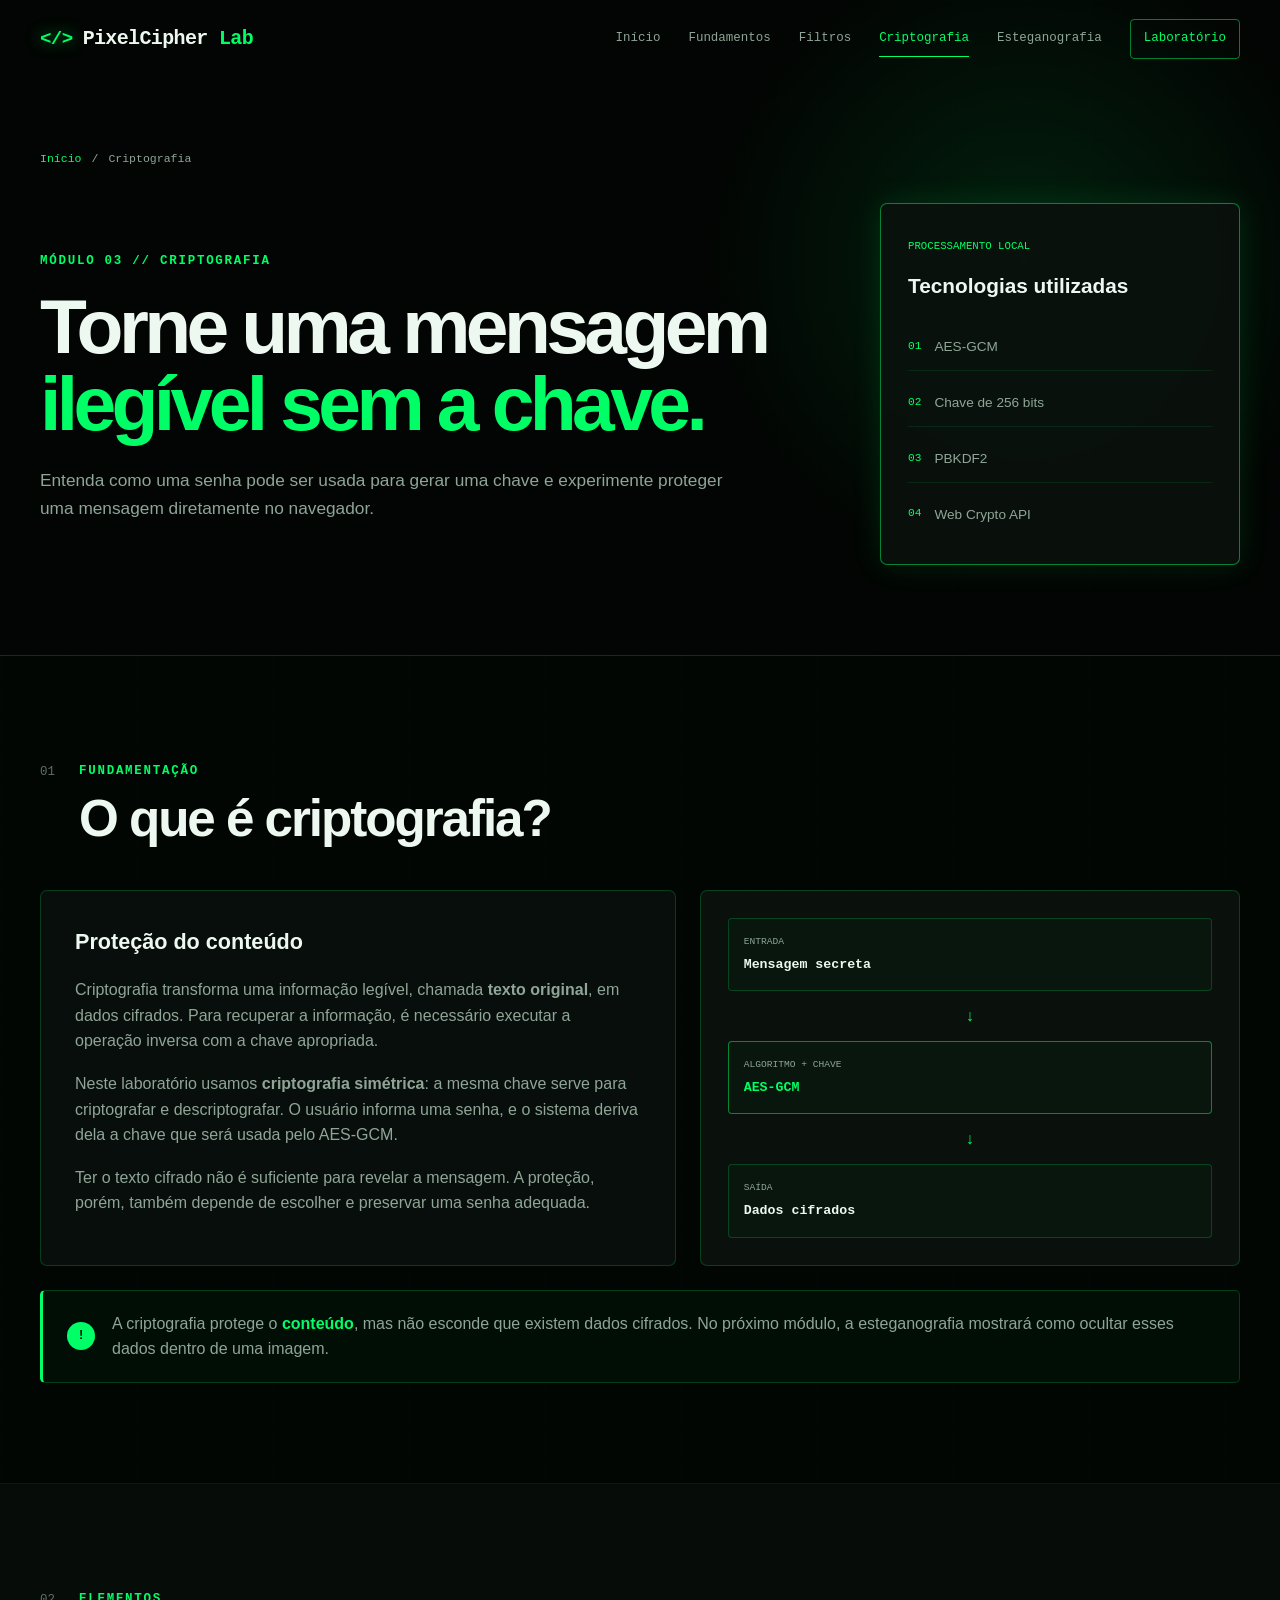
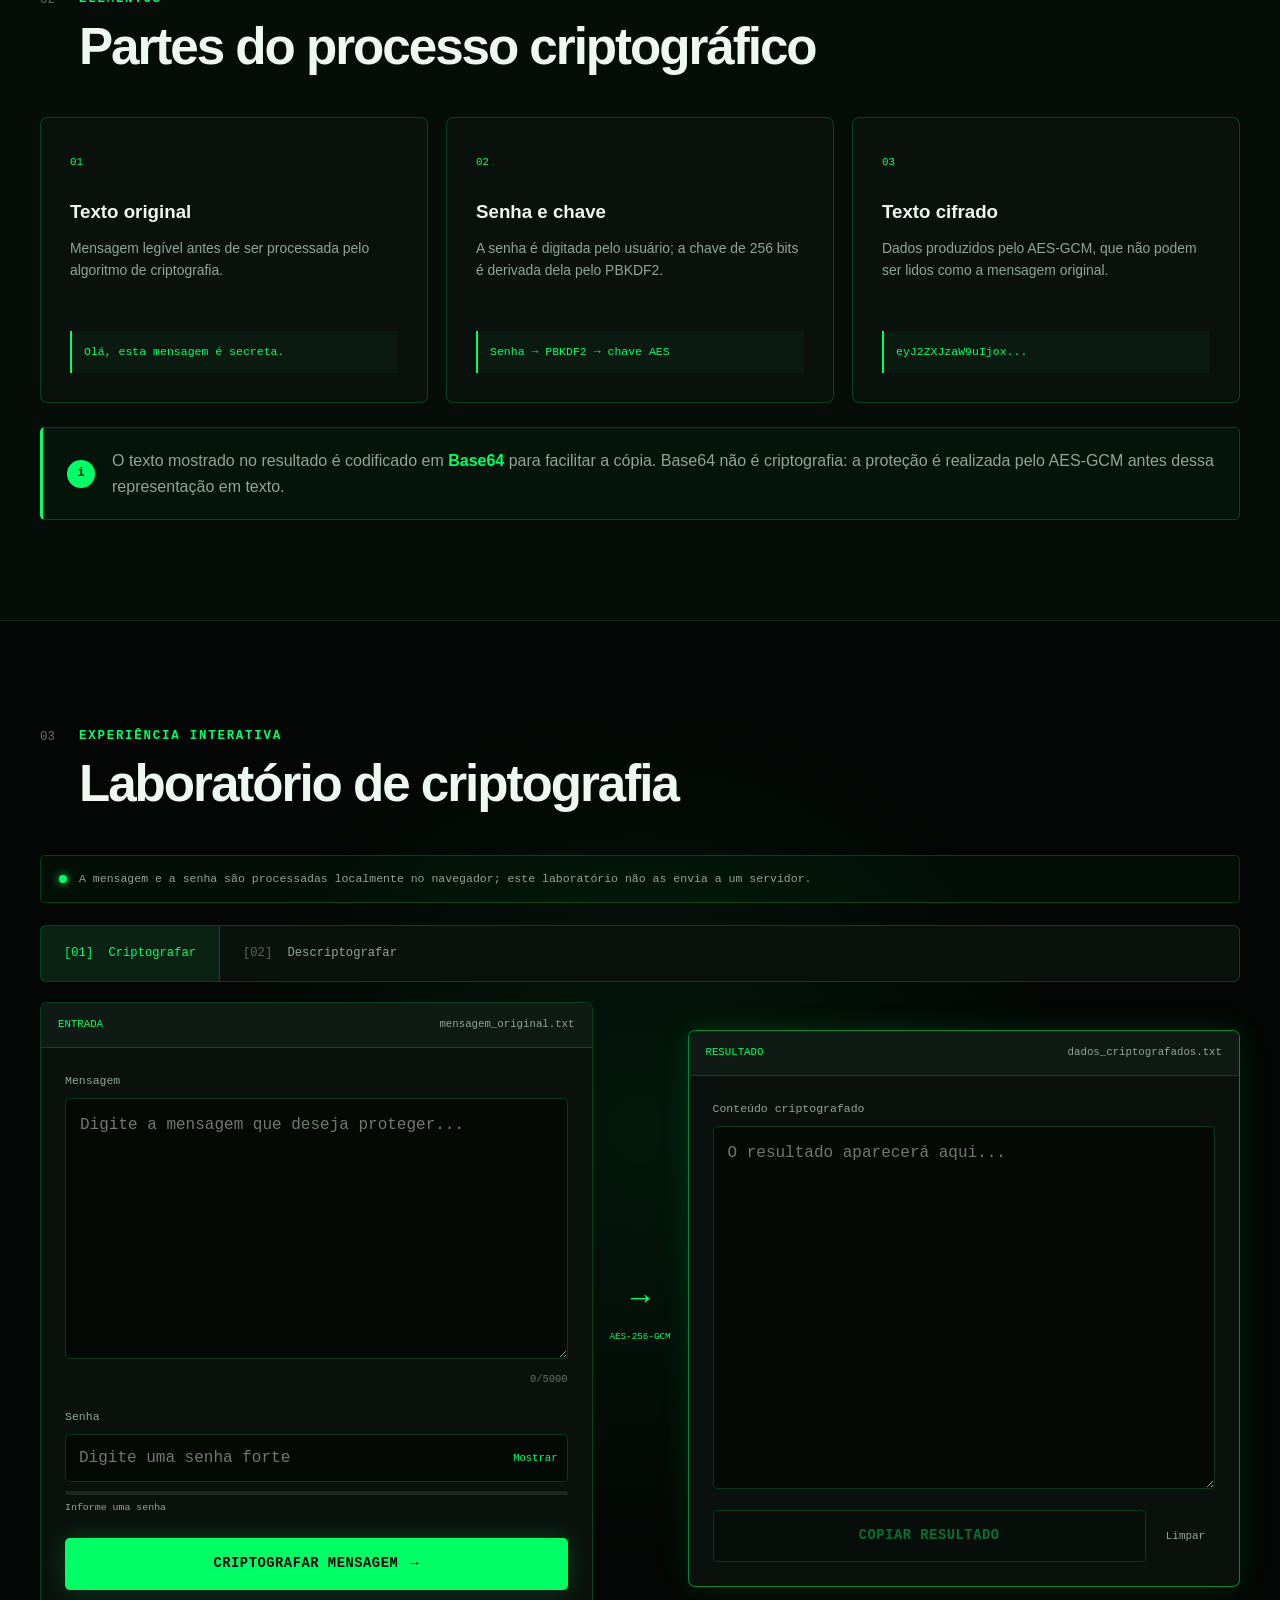
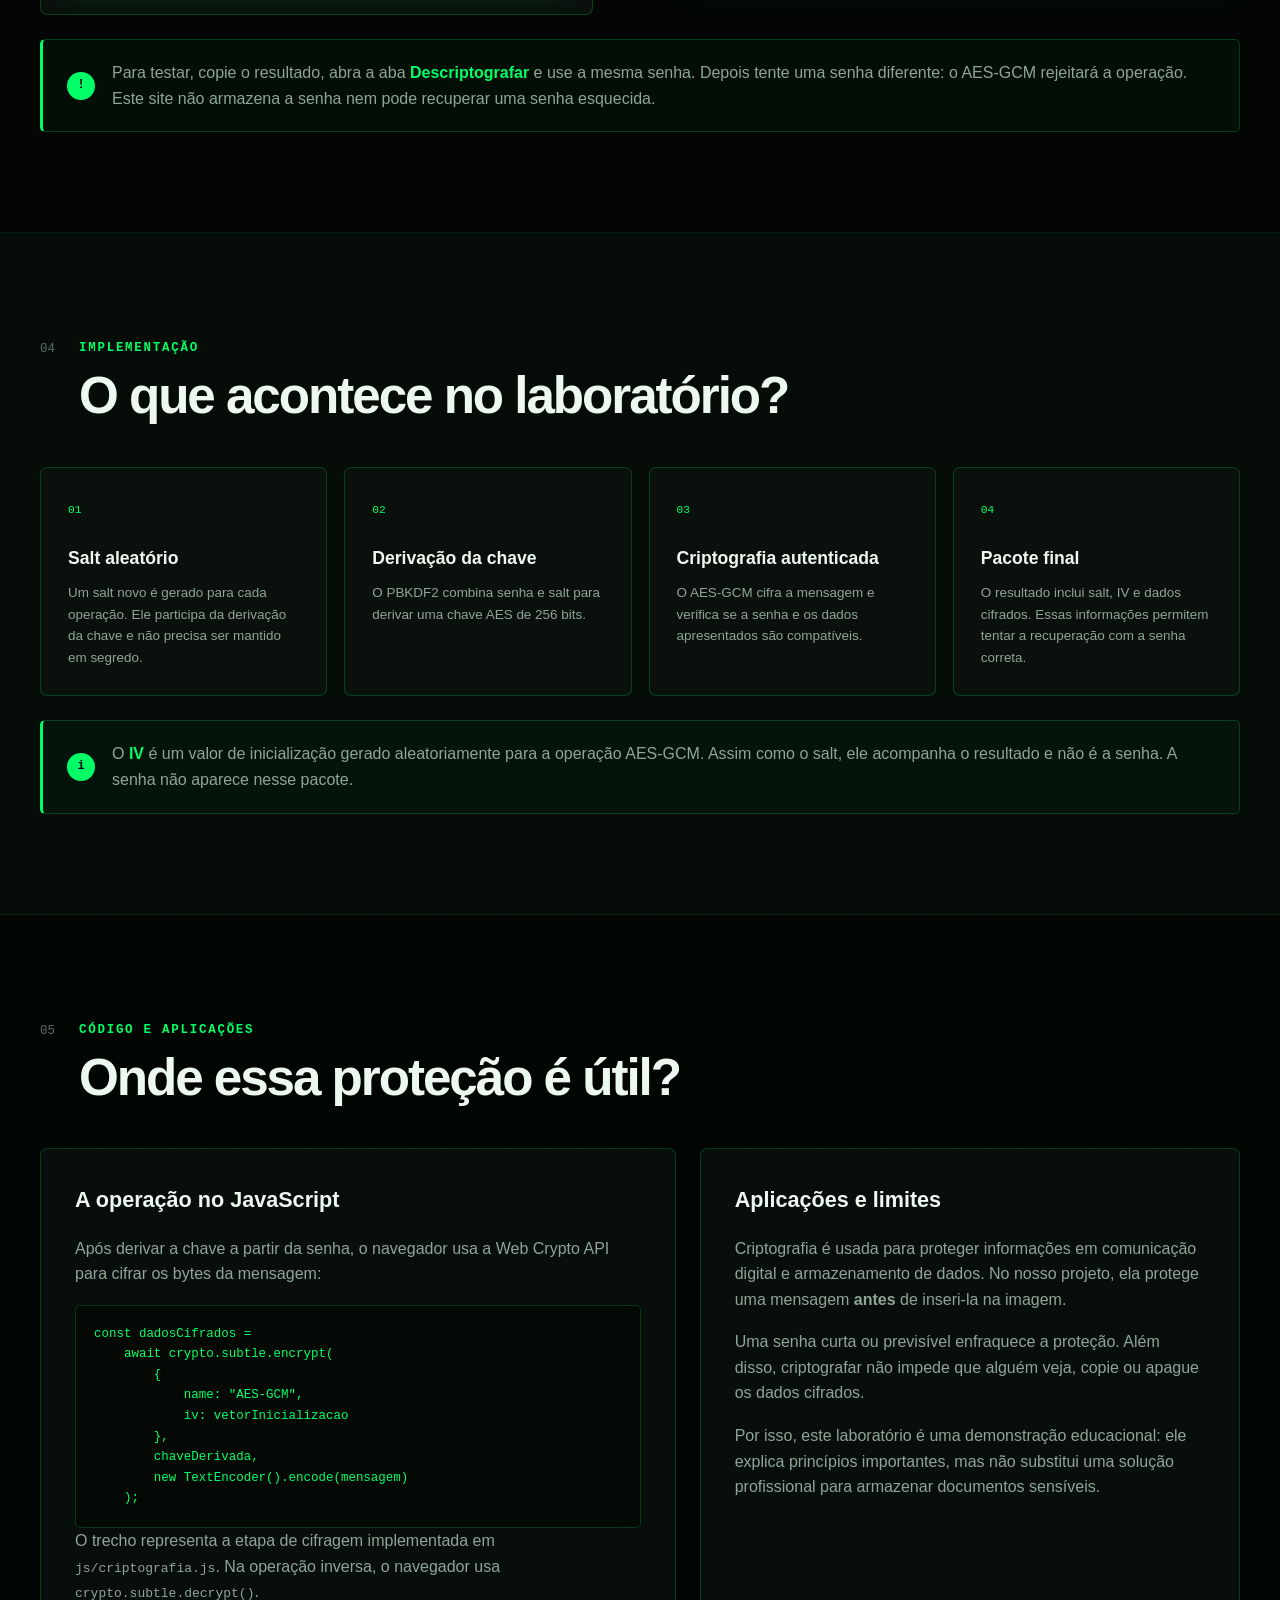
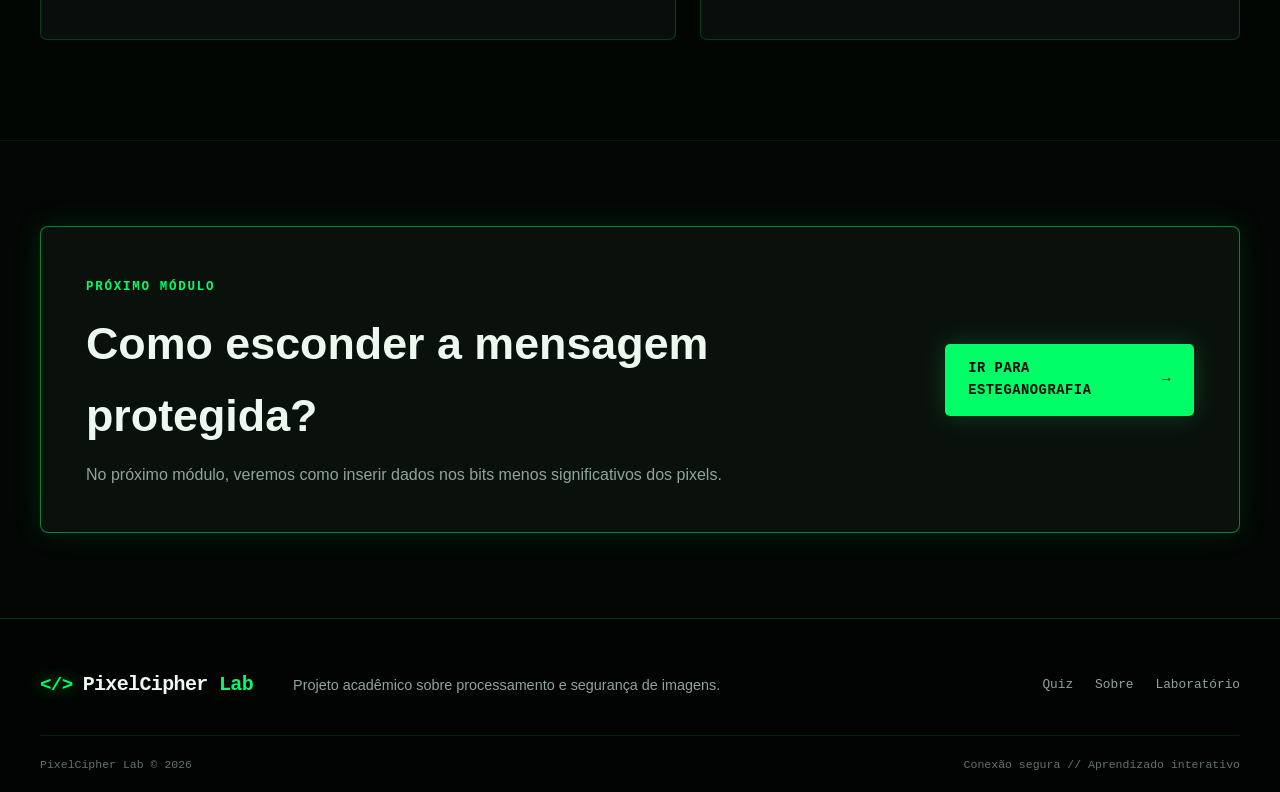
==== commit e5bf97fa: "adiciona teoria ao site" ====
--- a/pages/criptografia.html
+++ b/pages/criptografia.html
@@ -2,25 +2,16 @@
 <html lang="pt-BR">
 <head>
     <meta charset="UTF-8">
-
-    <meta
-        name="viewport"
-        content="width=device-width, initial-scale=1.0"
-    >
+    <meta name="viewport" content="width=device-width, initial-scale=1.0">
 
     <meta
         name="description"
-        content="Aprenda criptografia e proteja mensagens diretamente no navegador com o PixelCipher Lab."
+        content="Aprenda como a criptografia funciona e experimente proteger mensagens com AES-GCM no navegador."
     >
 
     <title>Criptografia | PixelCipher Lab</title>
 
-    <link
-        rel="icon"
-        type="image/png"
-        href="../assets/icons/favicon.png"
-    >
-
+    <link rel="icon" type="image/png" href="../assets/icons/favicon.png">
     <link rel="stylesheet" href="../css/global.css">
     <link rel="stylesheet" href="../css/conteudo.css">
     <link rel="stylesheet" href="../css/criptografia.css">
@@ -36,8 +27,7 @@
                 <span class="logo-symbol">&lt;/&gt;</span>
 
                 <span class="logo-text">
-                    PixelCipher
-                    <strong>Lab</strong>
+                    PixelCipher <strong>Lab</strong>
                 </span>
             </a>
 
@@ -56,23 +46,14 @@
 
             <nav class="navigation" id="navigation">
                 <a href="../index.html" class="nav-link">Início</a>
-
-                <a href="fundamentos.html" class="nav-link">
-                    Fundamentos
-                </a>
-
-                <a href="filtros.html" class="nav-link">
-                    Filtros
-                </a>
-
+                <a href="fundamentos.html" class="nav-link">Fundamentos</a>
+                <a href="filtros.html" class="nav-link">Filtros</a>
                 <a href="criptografia.html" class="nav-link active">
                     Criptografia
                 </a>
-
                 <a href="esteganografia.html" class="nav-link">
                     Esteganografia
                 </a>
-
                 <a href="laboratorio.html" class="nav-link nav-highlight">
                     Laboratório
                 </a>
@@ -102,39 +83,24 @@
                         </h1>
 
                         <p>
-                            Entenda como a criptografia protege informações e
-                            experimente transformar uma mensagem em dados
-                            cifrados diretamente no navegador.
+                            Entenda como uma senha pode ser usada para
+                            gerar uma chave e experimente proteger uma
+                            mensagem diretamente no navegador.
                         </p>
                     </div>
 
                     <aside class="module-summary">
                         <span class="summary-status">
-                            AMBIENTE SEGURO
+                            PROCESSAMENTO LOCAL
                         </span>
 
                         <h2>Tecnologias utilizadas</h2>
 
                         <ul>
-                            <li>
-                                <span>01</span>
-                                AES-GCM
-                            </li>
-
-                            <li>
-                                <span>02</span>
-                                Chave de 256 bits
-                            </li>
-
-                            <li>
-                                <span>03</span>
-                                PBKDF2
-                            </li>
-
-                            <li>
-                                <span>04</span>
-                                Web Crypto API
-                            </li>
+                            <li><span>01</span> AES-GCM</li>
+                            <li><span>02</span> Chave de 256 bits</li>
+                            <li><span>03</span> PBKDF2</li>
+                            <li><span>04</span> Web Crypto API</li>
                         </ul>
                     </aside>
                 </div>
@@ -155,19 +121,28 @@
 
                 <div class="text-grid">
                     <article class="text-card">
-                        <h3>Proteção da informação</h3>
-
-                        <p>
-                            Criptografia é o processo de transformar uma
-                            informação legível em dados aparentemente
-                            aleatórios. Para recuperar o conteúdo original,
-                            é necessário utilizar a chave correta.
-                        </p>
-
-                        <p>
-                            Mesmo que uma pessoa tenha acesso ao texto
-                            criptografado, ela não deverá conseguir entender
-                            a mensagem sem possuir a senha.
+                        <h3>Proteção do conteúdo</h3>
+
+                        <p>
+                            Criptografia transforma uma informação legível,
+                            chamada <strong>texto original</strong>, em dados
+                            cifrados. Para recuperar a informação, é
+                            necessário executar a operação inversa com
+                            a chave apropriada.
+                        </p>
+
+                        <p>
+                            Neste laboratório usamos
+                            <strong>criptografia simétrica</strong>: a mesma
+                            chave serve para criptografar e descriptografar.
+                            O usuário informa uma senha, e o sistema deriva
+                            dela a chave que será usada pelo AES-GCM.
+                        </p>
+
+                        <p>
+                            Ter o texto cifrado não é suficiente para revelar
+                            a mensagem. A proteção, porém, também depende
+                            de escolher e preservar uma senha adequada.
                         </p>
                     </article>
 
@@ -188,7 +163,7 @@
 
                         <div class="flow-item">
                             <span>SAÍDA</span>
-                            <strong>8fB2z9Kx0a...</strong>
+                            <strong>Dados cifrados</strong>
                         </div>
                     </article>
                 </div>
@@ -197,9 +172,10 @@
                     <span class="information-icon">!</span>
 
                     <p>
-                        Criptografia não esconde a existência da mensagem.
-                        Ela protege seu conteúdo. A esteganografia, apresentada
-                        no próximo módulo, esconde a própria mensagem.
+                        A criptografia protege o <strong>conteúdo</strong>,
+                        mas não esconde que existem dados cifrados. No
+                        próximo módulo, a esteganografia mostrará como
+                        ocultar esses dados dentro de uma imagem.
                     </p>
                 </div>
             </div>
@@ -223,8 +199,8 @@
                         <h3>Texto original</h3>
 
                         <p>
-                            Informação legível antes da aplicação do
-                            algoritmo criptográfico.
+                            Mensagem legível antes de ser processada pelo
+                            algoritmo de criptografia.
                         </p>
 
                         <code>Olá, esta mensagem é secreta.</code>
@@ -232,14 +208,14 @@
 
                     <article class="concept-card">
                         <span class="concept-number">02</span>
-                        <h3>Chave</h3>
-
-                        <p>
-                            Informação secreta utilizada para criptografar e
-                            recuperar o conteúdo.
-                        </p>
-
-                        <code>••••••••••••</code>
+                        <h3>Senha e chave</h3>
+
+                        <p>
+                            A senha é digitada pelo usuário; a chave de
+                            256 bits é derivada dela pelo PBKDF2.
+                        </p>
+
+                        <code>Senha → PBKDF2 → chave AES</code>
                     </article>
 
                     <article class="concept-card">
@@ -247,12 +223,23 @@
                         <h3>Texto cifrado</h3>
 
                         <p>
-                            Resultado ilegível produzido pelo algoritmo de
-                            criptografia.
-                        </p>
-
-                        <code>eyJzYWx0Ijoi...</code>
-                    </article>
+                            Dados produzidos pelo AES-GCM, que não podem
+                            ser lidos como a mensagem original.
+                        </p>
+
+                        <code>eyJ2ZXJzaW9uIjox...</code>
+                    </article>
+                </div>
+
+                <div class="information-box">
+                    <span class="information-icon">i</span>
+
+                    <p>
+                        O texto mostrado no resultado é codificado em
+                        <strong>Base64</strong> para facilitar a cópia.
+                        Base64 não é criptografia: a proteção é realizada
+                        pelo AES-GCM antes dessa representação em texto.
+                    </p>
                 </div>
             </div>
         </section>
@@ -267,7 +254,6 @@
                         <span class="section-code">
                             EXPERIÊNCIA INTERATIVA
                         </span>
-
                         <h2>Laboratório de criptografia</h2>
                     </div>
                 </div>
@@ -276,8 +262,8 @@
                     <span class="privacy-status"></span>
 
                     <p>
-                        Todo o processo acontece localmente. A mensagem e a
-                        senha não são enviadas para nenhum servidor.
+                        A mensagem e a senha são processadas localmente no
+                        navegador; este laboratório não as envia a um servidor.
                     </p>
                 </div>
 
@@ -310,9 +296,7 @@
                         </div>
 
                         <div class="tool-body">
-                            <label for="encrypt-message">
-                                Mensagem
-                            </label>
+                            <label for="encrypt-message">Mensagem</label>
 
                             <textarea
                                 id="encrypt-message"
@@ -325,9 +309,7 @@
                                 <span id="encrypt-counter">0</span>/5000
                             </div>
 
-                            <label for="encrypt-password">
-                                Senha
-                            </label>
+                            <label for="encrypt-password">Senha</label>
 
                             <div class="password-field">
                                 <input
@@ -413,10 +395,7 @@
                 </section>
 
                 <!-- Descriptografar -->
-                <section
-                    class="crypto-tool hidden"
-                    id="decrypt-panel"
-                >
+                <section class="crypto-tool hidden" id="decrypt-panel">
                     <div class="tool-column">
                         <div class="tool-header">
                             <span>ENTRADA</span>
@@ -434,9 +413,7 @@
                                 placeholder="Cole aqui o conteúdo criptografado..."
                             ></textarea>
 
-                            <label for="decrypt-password">
-                                Senha
-                            </label>
+                            <label for="decrypt-password">Senha</label>
 
                             <div class="password-field">
                                 <input
@@ -516,10 +493,22 @@
                     id="crypto-status"
                     role="status"
                 ></div>
+
+                <div class="information-box">
+                    <span class="information-icon">!</span>
+
+                    <p>
+                        Para testar, copie o resultado, abra a aba
+                        <strong>Descriptografar</strong> e use a mesma senha.
+                        Depois tente uma senha diferente: o AES-GCM rejeitará
+                        a operação. Este site não armazena a senha nem pode
+                        recuperar uma senha esquecida.
+                    </p>
+                </div>
             </div>
         </section>
 
-        <!-- AES -->
+        <!-- Implementação -->
         <section class="content-section alternate-section">
             <div class="container">
                 <div class="chapter-heading">
@@ -529,7 +518,6 @@
                         <span class="section-code">
                             IMPLEMENTAÇÃO
                         </span>
-
                         <h2>O que acontece no laboratório?</h2>
                     </div>
                 </div>
@@ -540,8 +528,9 @@
                         <h3>Salt aleatório</h3>
 
                         <p>
-                            O sistema gera dados aleatórios para que a mesma
-                            senha produza chaves diferentes.
+                            Um salt novo é gerado para cada operação.
+                            Ele participa da derivação da chave e não
+                            precisa ser mantido em segredo.
                         </p>
                     </article>
 
@@ -550,18 +539,18 @@
                         <h3>Derivação da chave</h3>
 
                         <p>
-                            O PBKDF2 transforma a senha em uma chave
-                            criptográfica de 256 bits.
+                            O PBKDF2 combina senha e salt para derivar
+                            uma chave AES de 256 bits.
                         </p>
                     </article>
 
                     <article>
                         <span>03</span>
-                        <h3>Criptografia</h3>
-
-                        <p>
-                            O AES-GCM protege a mensagem e permite verificar
-                            se os dados foram modificados.
+                        <h3>Criptografia autenticada</h3>
+
+                        <p>
+                            O AES-GCM cifra a mensagem e verifica se a
+                            senha e os dados apresentados são compatíveis.
                         </p>
                     </article>
 
@@ -570,8 +559,89 @@
                         <h3>Pacote final</h3>
 
                         <p>
-                            Salt, vetor de inicialização e texto cifrado são
-                            reunidos para permitir a recuperação.
+                            O resultado inclui salt, IV e dados cifrados.
+                            Essas informações permitem tentar a recuperação
+                            com a senha correta.
+                        </p>
+                    </article>
+                </div>
+
+                <div class="information-box">
+                    <span class="information-icon">i</span>
+
+                    <p>
+                        O <strong>IV</strong> é um valor de inicialização
+                        gerado aleatoriamente para a operação AES-GCM.
+                        Assim como o salt, ele acompanha o resultado e
+                        não é a senha. A senha não aparece nesse pacote.
+                    </p>
+                </div>
+            </div>
+        </section>
+
+        <!-- Código e aplicações -->
+        <section class="content-section">
+            <div class="container">
+                <div class="chapter-heading">
+                    <span class="chapter-number">05</span>
+
+                    <div>
+                        <span class="section-code">
+                            CÓDIGO E APLICAÇÕES
+                        </span>
+                        <h2>Onde essa proteção é útil?</h2>
+                    </div>
+                </div>
+
+                <div class="text-grid">
+                    <article class="text-card">
+                        <h3>A operação no JavaScript</h3>
+
+                        <p>
+                            Após derivar a chave a partir da senha, o
+                            navegador usa a Web Crypto API para cifrar
+                            os bytes da mensagem:
+                        </p>
+
+                        <pre style="margin-top: 18px; padding: 18px; overflow-x: auto; border: 1px solid var(--border); border-radius: 5px; background: #050906; color: var(--primary); font-family: var(--font-code); font-size: 0.78rem; line-height: 1.65;"><code>const dadosCifrados =
+    await crypto.subtle.encrypt(
+        {
+            name: "AES-GCM",
+            iv: vetorInicializacao
+        },
+        chaveDerivada,
+        new TextEncoder().encode(mensagem)
+    );</code></pre>
+
+                        <p>
+                            O trecho representa a etapa de cifragem
+                            implementada em <code>js/criptografia.js</code>.
+                            Na operação inversa, o navegador usa
+                            <code>crypto.subtle.decrypt()</code>.
+                        </p>
+                    </article>
+
+                    <article class="text-card">
+                        <h3>Aplicações e limites</h3>
+
+                        <p>
+                            Criptografia é usada para proteger informações
+                            em comunicação digital e armazenamento de dados.
+                            No nosso projeto, ela protege uma mensagem
+                            <strong>antes</strong> de inseri-la na imagem.
+                        </p>
+
+                        <p>
+                            Uma senha curta ou previsível enfraquece a
+                            proteção. Além disso, criptografar não impede
+                            que alguém veja, copie ou apague os dados cifrados.
+                        </p>
+
+                        <p>
+                            Por isso, este laboratório é uma demonstração
+                            educacional: ele explica princípios importantes,
+                            mas não substitui uma solução profissional para
+                            armazenar documentos sensíveis.
                         </p>
                     </article>
                 </div>
@@ -587,14 +657,13 @@
                     <h2>Como esconder a mensagem protegida?</h2>
 
                     <p>
-                        No próximo módulo, veremos como inserir dados nos bits
-                        menos significativos dos pixels.
+                        No próximo módulo, veremos como inserir dados nos
+                        bits menos significativos dos pixels.
                     </p>
                 </div>
 
                 <a href="esteganografia.html" class="button button-primary">
-                    Ir para esteganografia
-                    <span>→</span>
+                    Ir para esteganografia <span>→</span>
                 </a>
             </div>
         </section>
@@ -606,8 +675,7 @@
                 <span class="logo-symbol">&lt;/&gt;</span>
 
                 <span class="logo-text">
-                    PixelCipher
-                    <strong>Lab</strong>
+                    PixelCipher <strong>Lab</strong>
                 </span>
             </a>
 
@@ -624,13 +692,9 @@
 
         <div class="container footer-bottom">
             <span>
-                PixelCipher Lab ©
-                <span id="current-year"></span>
+                PixelCipher Lab © <span id="current-year"></span>
             </span>
-
-            <span>
-                Conexão segura // Aprendizado interativo
-            </span>
+            <span>Conexão segura // Aprendizado interativo</span>
         </div>
     </footer>
 </body>
--- a/css/global.css
+++ b/css/global.css
@@ -216,7 +216,7 @@
 }
 
 .logo-text {
-    font-size: 1.05rem;
+    font-size: 1.25rem;
 }
 
 .logo-text strong {
@@ -436,3 +436,87 @@
         transition-duration: 0.01ms !important;
     }
 }
+
+/* ==================================
+   IMG Logo
+================================== */
+
+.logo-index {
+    width: 78px;
+    height: 78px;
+    display: block;
+    object-fit: cover;
+    border-radius: 8px;
+}
+
+/* ==================================
+   CORREÇÃO DO MENU EM Mobile
+================================== */
+
+@media (max-width: 960px) {
+    .navigation {
+        position: fixed;
+        z-index: 999;
+        top: 78px;
+        right: 0;
+        bottom: 0;
+        left: 0;
+
+        width: 100%;
+        height: calc(100vh - 78px);
+        padding: 28px 20px;
+
+        display: flex;
+        flex-direction: column;
+        align-items: stretch;
+        justify-content: flex-start;
+        gap: 6px;
+
+        overflow-y: auto;
+
+        border: 0;
+        border-top: 1px solid var(--border);
+        background: #030604;
+
+        transform: translateX(100%);
+        transition: transform 220ms ease;
+    }
+
+    .navigation.open {
+        transform: translateX(0);
+    }
+
+    .nav-link {
+        width: 100%;
+        padding: 16px 14px;
+
+        display: block;
+
+        color: var(--text-muted);
+        border: 1px solid transparent;
+        border-bottom: 1px solid rgba(0, 255, 102, 0.12);
+
+        font-size: 0.82rem;
+        text-align: left;
+    }
+
+    .nav-link:hover,
+    .nav-link.active {
+        color: var(--primary);
+        border-color: var(--border);
+        background: rgba(0, 255, 102, 0.06);
+    }
+
+    .nav-highlight {
+        margin-top: 12px;
+        color: var(--primary);
+        border: 1px solid var(--border-strong);
+        text-align: center;
+    }
+
+    body.menu-open .header {
+        border-bottom-color: var(--border);
+        background: #030604;
+        backdrop-filter: none;
+    }
+}
